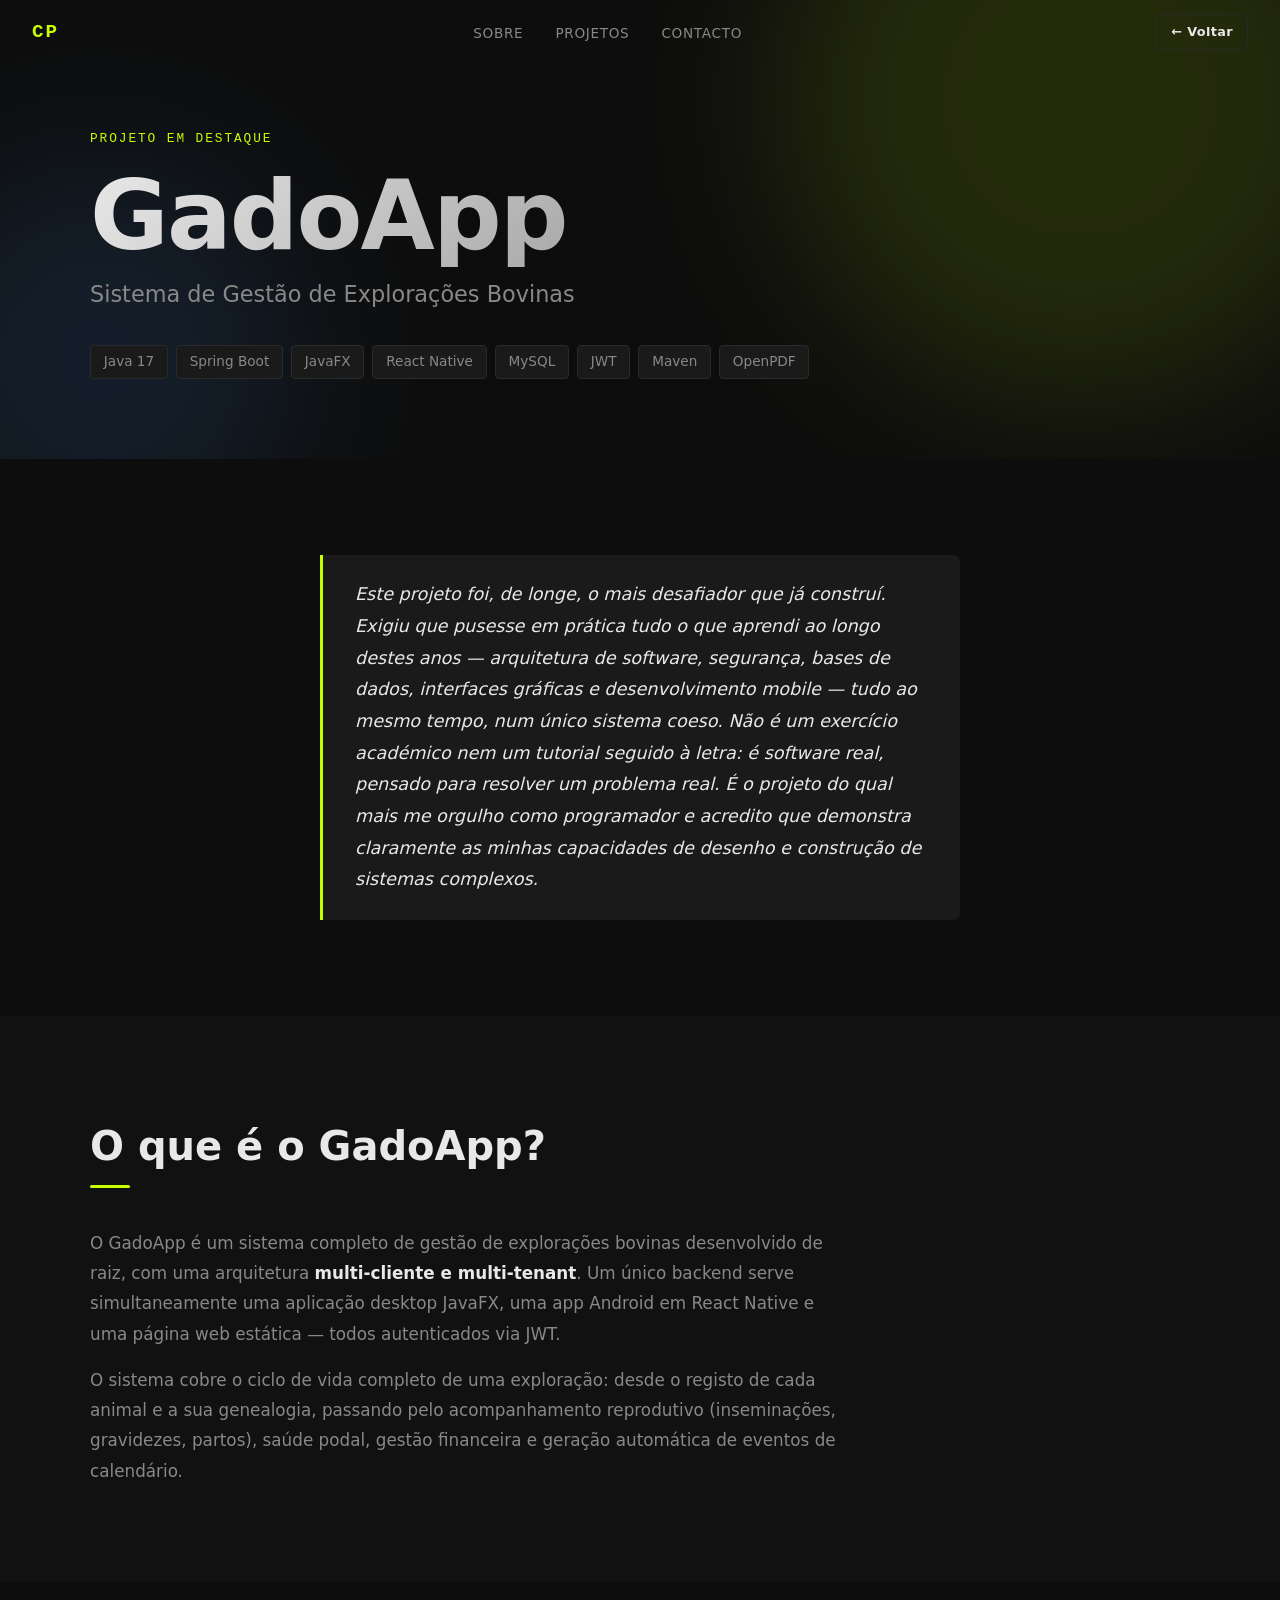
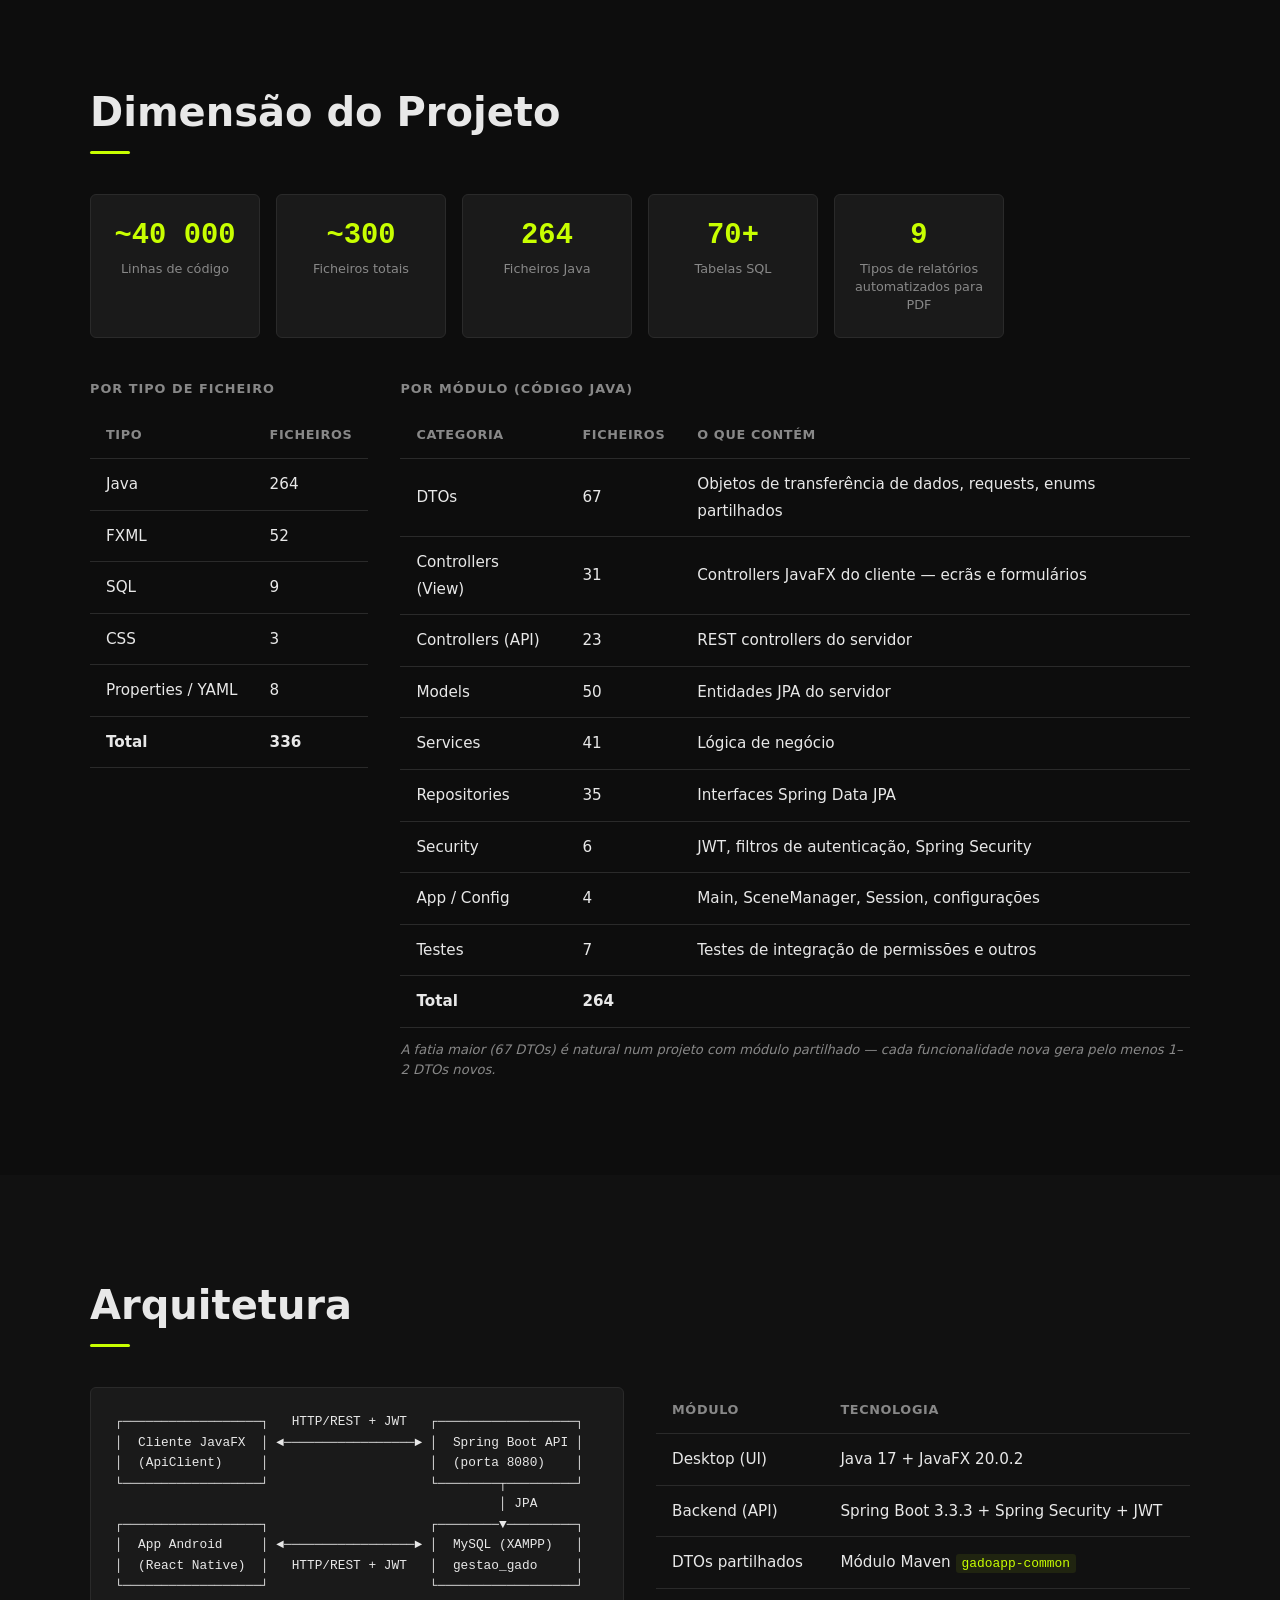
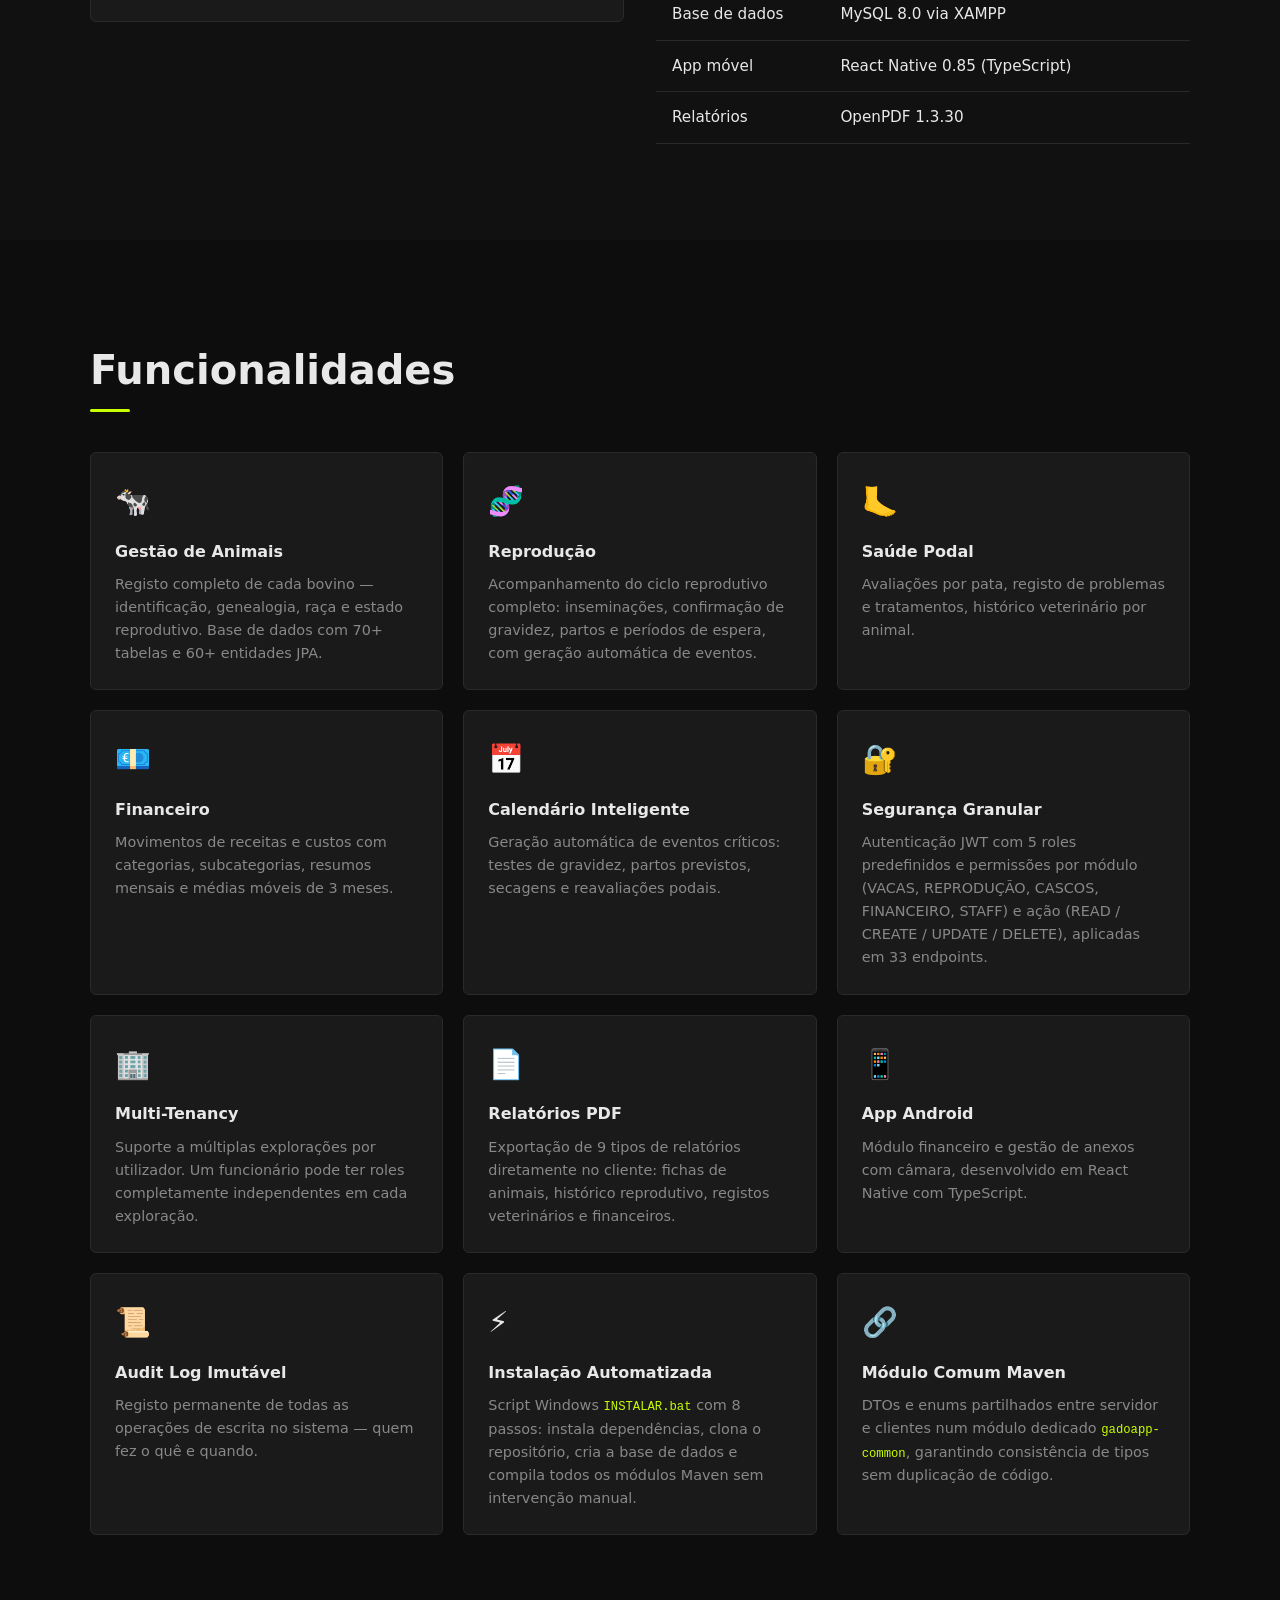
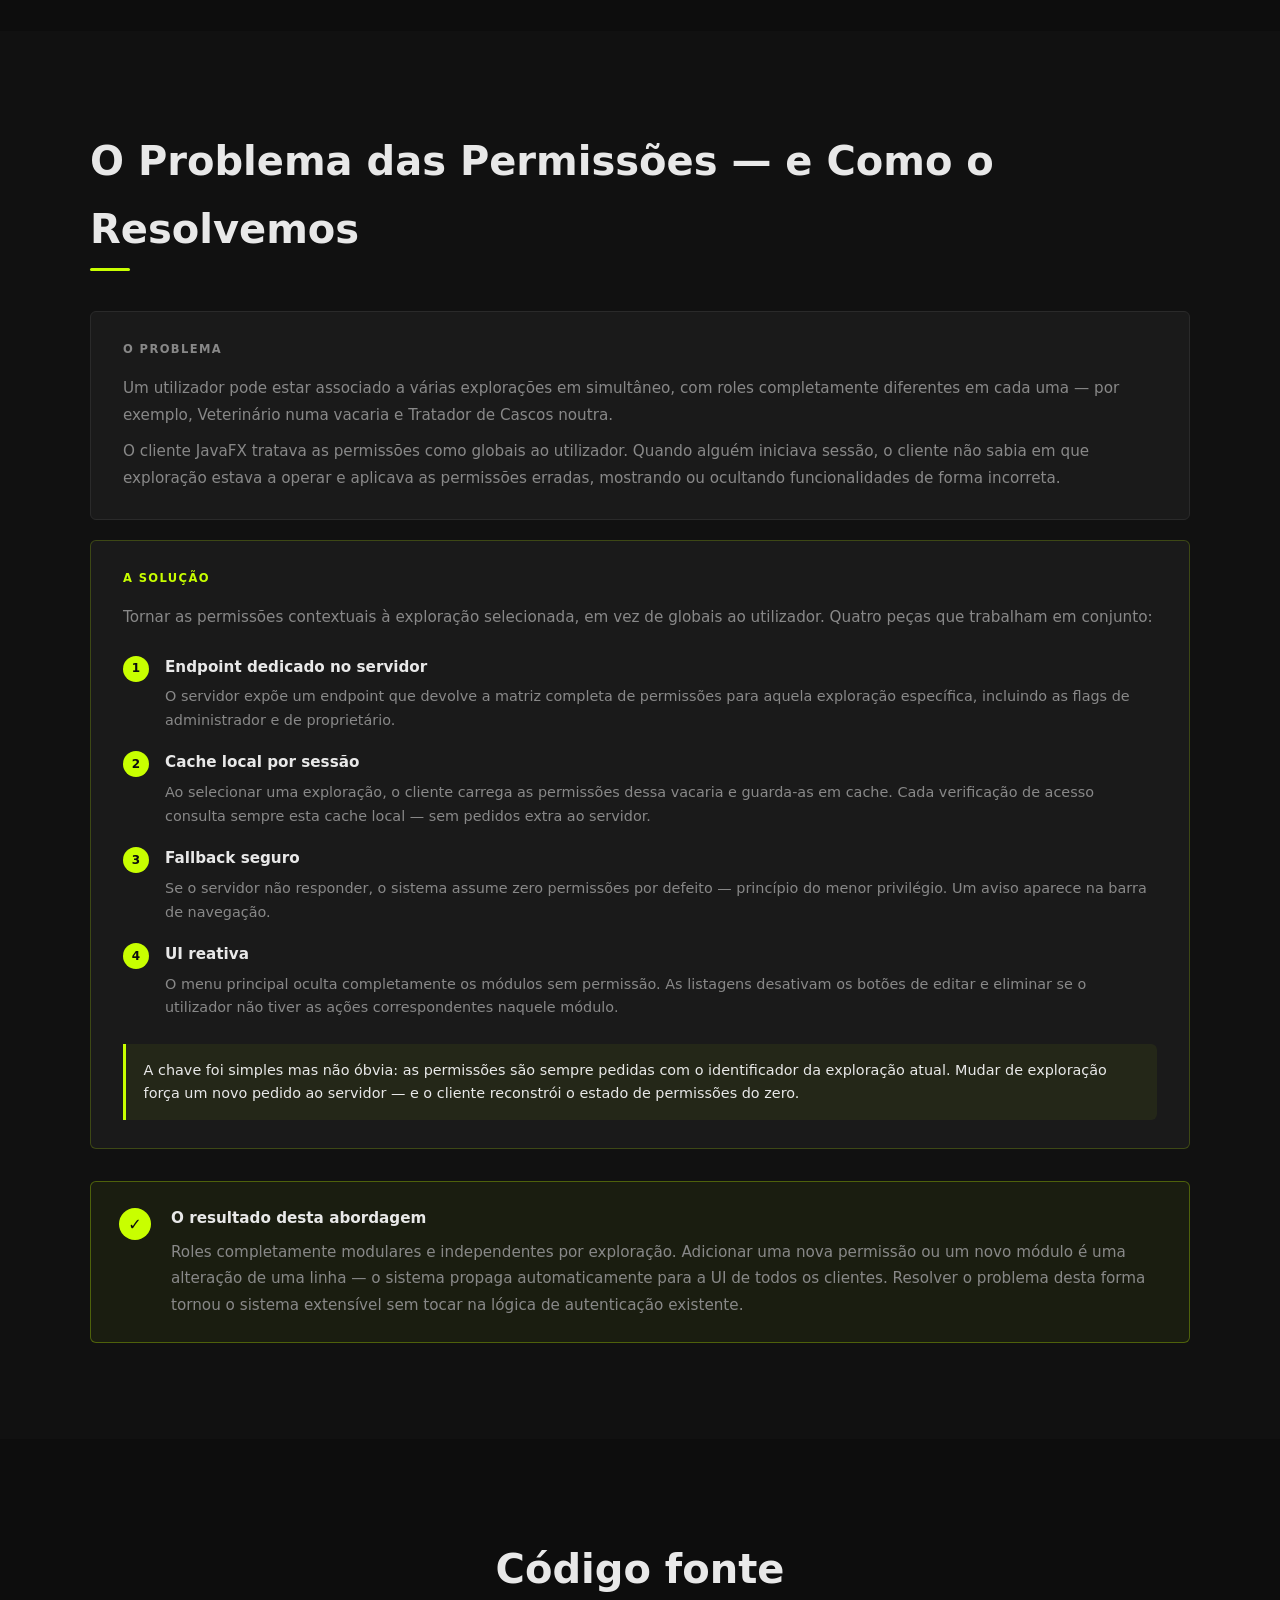
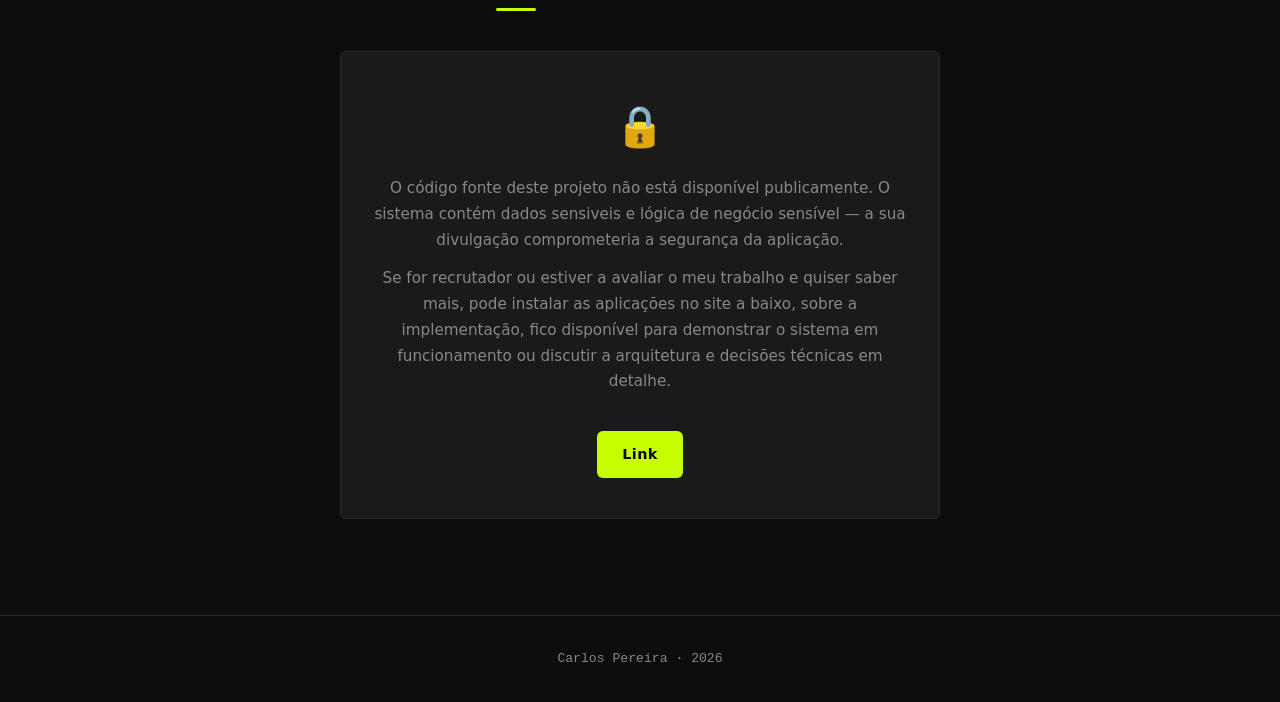
==== gadoapp.html @ 627e6a7d "Initial commit" ====
<!DOCTYPE html>
<html lang="pt">
<head>
  <meta charset="UTF-8" />
  <meta name="viewport" content="width=device-width, initial-scale=1.0" />
  <title>GadoApp — Carlos Pereira</title>
  <link rel="stylesheet" href="css/style.css" />
  <link rel="stylesheet" href="css/project.css" />
</head>
<body>

  <!-- NAV -->
  <nav class="nav" id="nav">
    <div class="nav__logo"><a href="index.html" style="color:inherit">CP</a></div>
    <ul class="nav__links">
      <li><a href="index.html#about">Sobre</a></li>
      <li><a href="index.html#projects">Projetos</a></li>
      <li><a href="index.html#contact">Contacto</a></li>
    </ul>
    <a href="index.html#projects" class="btn btn--ghost" style="font-size:0.8rem;padding:6px 14px">← Voltar</a>
  </nav>

  <!-- HERO DO PROJETO -->
  <section class="proj-hero">
    <div class="container">
      <p class="proj-hero__label">Projeto em Destaque</p>
      <h1 class="proj-hero__title">GadoApp</h1>
      <p class="proj-hero__sub">Sistema de Gestão de Explorações Bovinas</p>
      <div class="proj-hero__tags">
        <span class="skill-badge">Java 17</span>
        <span class="skill-badge">Spring Boot</span>
        <span class="skill-badge">JavaFX</span>
        <span class="skill-badge">React Native</span>
        <span class="skill-badge">MySQL</span>
        <span class="skill-badge">JWT</span>
        <span class="skill-badge">Maven</span>
        <span class="skill-badge">OpenPDF</span>
      </div>
    </div>
    <div class="hero__bg">
      <div class="blob blob--1"></div>
      <div class="blob blob--2"></div>
    </div>
  </section>

  <!-- CITAÇÃO PESSOAL -->
  <section class="section">
    <div class="container container--narrow">
      <blockquote class="proj-quote">
        <p>Este projeto foi, de longe, o mais desafiador que já construí. Exigiu que pusesse em prática tudo o que aprendi ao longo destes anos — arquitetura de software, segurança, bases de dados, interfaces gráficas e desenvolvimento mobile — tudo ao mesmo tempo, num único sistema coeso. Não é um exercício académico nem um tutorial seguido à letra: é software real, pensado para resolver um problema real. É o projeto do qual mais me orgulho como programador e acredito que demonstra claramente as minhas capacidades de desenho e construção de sistemas complexos.</p>
      </blockquote>
    </div>
  </section>

  <!-- O QUE É -->
  <section class="section section--alt">
    <div class="container">
      <h2 class="section__title">O que é o GadoApp?</h2>
      <div class="proj-overview">
        <p>O GadoApp é um sistema completo de gestão de explorações bovinas desenvolvido de raiz, com uma arquitetura <strong>multi-cliente e multi-tenant</strong>. Um único backend serve simultaneamente uma aplicação desktop JavaFX, uma app Android em React Native e uma página web estática — todos autenticados via JWT.</p>
        <p>O sistema cobre o ciclo de vida completo de uma exploração: desde o registo de cada animal e a sua genealogia, passando pelo acompanhamento reprodutivo (inseminações, gravidezes, partos), saúde podal, gestão financeira e geração automática de eventos de calendário.</p>
      </div>
    </div>
  </section>

  <!-- STATS -->
  <section class="section">
    <div class="container">
      <h2 class="section__title">Dimensão do Projeto</h2>

      <!-- Números rápidos -->
      <div class="proj-stats">
        <div class="proj-stat">
          <span class="proj-stat__value">~40 000</span>
          <span class="proj-stat__label">Linhas de código</span>
        </div>
        <div class="proj-stat">
          <span class="proj-stat__value">~300</span>
          <span class="proj-stat__label">Ficheiros totais</span>
        </div>
        <div class="proj-stat">
          <span class="proj-stat__value">264</span>
          <span class="proj-stat__label">Ficheiros Java</span>
        </div>
        <div class="proj-stat">
          <span class="proj-stat__value">70+</span>
          <span class="proj-stat__label">Tabelas SQL</span>
        </div>
        <div class="proj-stat">
          <span class="proj-stat__value">9</span>
          <span class="proj-stat__label">Tipos de relatórios automatizados para PDF</span>
        </div>
      </div>

      <!-- Tabelas detalhadas -->
      <div class="stats-tables">
        <div class="stats-table-wrap">
          <h3 class="stats-table-title">Por tipo de ficheiro</h3>
          <table class="proj-table">
            <thead><tr><th>Tipo</th><th>Ficheiros</th></tr></thead>
            <tbody>
              <tr><td>Java</td><td>264</td></tr>
              <tr><td>FXML</td><td>52</td></tr>
              <tr><td>SQL</td><td>9</td></tr>
              <tr><td>CSS</td><td>3</td></tr>
              <tr><td>Properties / YAML</td><td>8</td></tr>
              <tr class="stats-table-total"><td><strong>Total</strong></td><td><strong>336</strong></td></tr>
            </tbody>
          </table>
        </div>

        <div class="stats-table-wrap">
          <h3 class="stats-table-title">Por módulo (código Java)</h3>
          <table class="proj-table">
            <thead><tr><th>Categoria</th><th>Ficheiros</th><th>O que contém</th></tr></thead>
            <tbody>
              <tr><td>DTOs</td><td>67</td><td>Objetos de transferência de dados, requests, enums partilhados</td></tr>
              <tr><td>Controllers (View)</td><td>31</td><td>Controllers JavaFX do cliente — ecrãs e formulários</td></tr>
              <tr><td>Controllers (API)</td><td>23</td><td>REST controllers do servidor</td></tr>
              <tr><td>Models</td><td>50</td><td>Entidades JPA do servidor</td></tr>
              <tr><td>Services</td><td>41</td><td>Lógica de negócio</td></tr>
              <tr><td>Repositories</td><td>35</td><td>Interfaces Spring Data JPA</td></tr>
              <tr><td>Security</td><td>6</td><td>JWT, filtros de autenticação, Spring Security</td></tr>
              <tr><td>App / Config</td><td>4</td><td>Main, SceneManager, Session, configurações</td></tr>
              <tr><td>Testes</td><td>7</td><td>Testes de integração de permissões e outros</td></tr>
              <tr class="stats-table-total"><td><strong>Total</strong></td><td><strong>264</strong></td><td></td></tr>
            </tbody>
          </table>
          <p class="stats-note">A fatia maior (67 DTOs) é natural num projeto com módulo partilhado — cada funcionalidade nova gera pelo menos 1–2 DTOs novos.</p>
        </div>
      </div>

    </div>
  </section>

  <!-- ARQUITETURA -->
  <section class="section section--alt">
    <div class="container">
      <h2 class="section__title">Arquitetura</h2>
      <div class="proj-arch">
        <div class="proj-arch__diagram">
<pre class="proj-diagram">
┌──────────────────┐   HTTP/REST + JWT   ┌──────────────────┐
│  Cliente JavaFX  │ ◄─────────────────► │  Spring Boot API │
│  (ApiClient)     │                     │  (porta 8080)    │
└──────────────────┘                     └────────┬─────────┘
                                                  │ JPA
┌──────────────────┐                     ┌────────▼─────────┐
│  App Android     │ ◄─────────────────► │  MySQL (XAMPP)   │
│  (React Native)  │   HTTP/REST + JWT   │  gestao_gado     │
└──────────────────┘                     └──────────────────┘
</pre>
        </div>
        <div class="proj-arch__table">
          <table class="proj-table">
            <thead><tr><th>Módulo</th><th>Tecnologia</th></tr></thead>
            <tbody>
              <tr><td>Desktop (UI)</td><td>Java 17 + JavaFX 20.0.2</td></tr>
              <tr><td>Backend (API)</td><td>Spring Boot 3.3.3 + Spring Security + JWT</td></tr>
              <tr><td>DTOs partilhados</td><td>Módulo Maven <code>gadoapp-common</code></td></tr>
              <tr><td>Base de dados</td><td>MySQL 8.0 via XAMPP</td></tr>
              <tr><td>App móvel</td><td>React Native 0.85 (TypeScript)</td></tr>
              <tr><td>Relatórios</td><td>OpenPDF 1.3.30</td></tr>
            </tbody>
          </table>
        </div>
      </div>
    </div>
  </section>

  <!-- FUNCIONALIDADES -->
  <section class="section">
    <div class="container">
      <h2 class="section__title">Funcionalidades</h2>
      <div class="proj-features">

        <div class="proj-feature-card">
          <div class="proj-feature-icon">🐄</div>
          <h3>Gestão de Animais</h3>
          <p>Registo completo de cada bovino — identificação, genealogia, raça e estado reprodutivo. Base de dados com 70+ tabelas e 60+ entidades JPA.</p>
        </div>

        <div class="proj-feature-card">
          <div class="proj-feature-icon">🧬</div>
          <h3>Reprodução</h3>
          <p>Acompanhamento do ciclo reprodutivo completo: inseminações, confirmação de gravidez, partos e períodos de espera, com geração automática de eventos.</p>
        </div>

        <div class="proj-feature-card">
          <div class="proj-feature-icon">🦶</div>
          <h3>Saúde Podal</h3>
          <p>Avaliações por pata, registo de problemas e tratamentos, histórico veterinário por animal.</p>
        </div>

        <div class="proj-feature-card">
          <div class="proj-feature-icon">💶</div>
          <h3>Financeiro</h3>
          <p>Movimentos de receitas e custos com categorias, subcategorias, resumos mensais e médias móveis de 3 meses.</p>
        </div>

        <div class="proj-feature-card">
          <div class="proj-feature-icon">📅</div>
          <h3>Calendário Inteligente</h3>
          <p>Geração automática de eventos críticos: testes de gravidez, partos previstos, secagens e reavaliações podais.</p>
        </div>

        <div class="proj-feature-card">
          <div class="proj-feature-icon">🔐</div>
          <h3>Segurança Granular</h3>
          <p>Autenticação JWT com 5 roles predefinidos e permissões por módulo (VACAS, REPRODUÇÃO, CASCOS, FINANCEIRO, STAFF) e ação (READ / CREATE / UPDATE / DELETE), aplicadas em 33 endpoints.</p>
        </div>

        <div class="proj-feature-card">
          <div class="proj-feature-icon">🏢</div>
          <h3>Multi-Tenancy</h3>
          <p>Suporte a múltiplas explorações por utilizador. Um funcionário pode ter roles completamente independentes em cada exploração.</p>
        </div>

        <div class="proj-feature-card">
          <div class="proj-feature-icon">📄</div>
          <h3>Relatórios PDF</h3>
          <p>Exportação de 9 tipos de relatórios diretamente no cliente: fichas de animais, histórico reprodutivo, registos veterinários e financeiros.</p>
        </div>

        <div class="proj-feature-card">
          <div class="proj-feature-icon">📱</div>
          <h3>App Android</h3>
          <p>Módulo financeiro e gestão de anexos com câmara, desenvolvido em React Native com TypeScript.</p>
        </div>

        <div class="proj-feature-card">
          <div class="proj-feature-icon">📜</div>
          <h3>Audit Log Imutável</h3>
          <p>Registo permanente de todas as operações de escrita no sistema — quem fez o quê e quando.</p>
        </div>

        <div class="proj-feature-card">
          <div class="proj-feature-icon">⚡</div>
          <h3>Instalação Automatizada</h3>
          <p>Script Windows <code>INSTALAR.bat</code> com 8 passos: instala dependências, clona o repositório, cria a base de dados e compila todos os módulos Maven sem intervenção manual.</p>
        </div>

        <div class="proj-feature-card">
          <div class="proj-feature-icon">🔗</div>
          <h3>Módulo Comum Maven</h3>
          <p>DTOs e enums partilhados entre servidor e clientes num módulo dedicado <code>gadoapp-common</code>, garantindo consistência de tipos sem duplicação de código.</p>
        </div>

      </div>
    </div>
  </section>

  <!-- SISTEMA DE PERMISSÕES -->
  <section class="section section--alt">
    <div class="container">
      <h2 class="section__title">O Problema das Permissões — e Como o Resolvemos</h2>

      <!-- Problema -->
      <div class="perm-problem">
        <div class="perm-label perm-label--problem">O Problema</div>
        <p>Um utilizador pode estar associado a várias explorações em simultâneo, com roles completamente diferentes em cada uma — por exemplo, Veterinário numa vacaria e Tratador de Cascos noutra.</p>
        <p>O cliente JavaFX tratava as permissões como globais ao utilizador. Quando alguém iniciava sessão, o cliente não sabia em que exploração estava a operar e aplicava as permissões erradas, mostrando ou ocultando funcionalidades de forma incorreta.</p>
      </div>

      <!-- Solução — 4 passos verticais -->
      <div class="perm-solution">
        <div class="perm-label perm-label--solution">A Solução</div>
        <p class="perm-solution__intro">Tornar as permissões contextuais à exploração selecionada, em vez de globais ao utilizador. Quatro peças que trabalham em conjunto:</p>

        <div class="perm-steps">
          <div class="perm-step">
            <div class="perm-step__num">1</div>
            <div class="perm-step__body">
              <strong>Endpoint dedicado no servidor</strong>
              <p>O servidor expõe um endpoint que devolve a matriz completa de permissões para aquela exploração específica, incluindo as flags de administrador e de proprietário.</p>
            </div>
          </div>
          <div class="perm-step">
            <div class="perm-step__num">2</div>
            <div class="perm-step__body">
              <strong>Cache local por sessão</strong>
              <p>Ao selecionar uma exploração, o cliente carrega as permissões dessa vacaria e guarda-as em cache. Cada verificação de acesso consulta sempre esta cache local — sem pedidos extra ao servidor.</p>
            </div>
          </div>
          <div class="perm-step">
            <div class="perm-step__num">3</div>
            <div class="perm-step__body">
              <strong>Fallback seguro</strong>
              <p>Se o servidor não responder, o sistema assume zero permissões por defeito — princípio do menor privilégio. Um aviso aparece na barra de navegação.</p>
            </div>
          </div>
          <div class="perm-step">
            <div class="perm-step__num">4</div>
            <div class="perm-step__body">
              <strong>UI reativa</strong>
              <p>O menu principal oculta completamente os módulos sem permissão. As listagens desativam os botões de editar e eliminar se o utilizador não tiver as ações correspondentes naquele módulo.</p>
            </div>
          </div>
        </div>

        <div class="perm-key">
          A chave foi simples mas não óbvia: as permissões são sempre pedidas com o identificador da exploração atual. Mudar de exploração força um novo pedido ao servidor — e o cliente reconstrói o estado de permissões do zero.
        </div>
      </div>

      <!-- Resultado -->
      <div class="perm-result">
        <div class="perm-result__icon">✓</div>
        <div class="perm-result__body">
          <strong>O resultado desta abordagem</strong>
          <p>Roles completamente modulares e independentes por exploração. Adicionar uma nova permissão ou um novo módulo é uma alteração de uma linha — o sistema propaga automaticamente para a UI de todos os clientes. Resolver o problema desta forma tornou o sistema extensível sem tocar na lógica de autenticação existente.</p>
        </div>
      </div>

    </div>
  </section>

  <!-- CÓDIGO PRIVADO -->
  <section class="section">
    <div class="container container--narrow" style="text-align:center">
      <h2 class="section__title">Código fonte</h2>
      <div class="proj-private">
        <div class="proj-private__icon">🔒</div>
        <p>O código fonte deste projeto não está disponível publicamente. O sistema contém dados sensiveis e lógica de negócio sensível — a sua divulgação comprometeria a segurança da aplicação.</p>
        <p>Se for recrutador ou estiver a avaliar o meu trabalho e quiser saber mais, pode instalar as aplicações no site a baixo, sobre a implementação, fico disponível para demonstrar o sistema em funcionamento ou discutir a arquitetura e decisões técnicas em detalhe.</p>
        <a href="https://carlosjfcpereira.github.io/adifal-website/" class="btn btn--primary" style="margin-top:1.5rem">Link</a>
      </div>
    </div>
  </section>

  <!-- FOOTER -->
  <footer class="footer">
    <p>Carlos Pereira · <span id="year"></span></p>
  </footer>

  <script>document.getElementById('year').textContent = new Date().getFullYear();</script>
  <script>
    const nav = document.getElementById('nav');
    window.addEventListener('scroll', () => nav.classList.toggle('scrolled', window.scrollY > 20));
  </script>
</body>
</html>
---- css/style.css ----
/* =============================================
   TOKENS
   ============================================= */
:root {
  --bg:        #0d0d0d;
  --bg-alt:    #111111;
  --surface:   #1a1a1a;
  --border:    #2a2a2a;
  --accent:    #c8ff00;       /* neon lime — change freely */
  --accent-2:  #4a9eff;       /* secondary accent */
  --text:      #e8e8e8;
  --text-muted:#888888;
  --font-sans: 'Segoe UI', system-ui, sans-serif;
  --font-mono: 'Consolas', 'Courier New', monospace;
  --radius:    6px;
  --max-w:     1100px;
  --nav-h:     64px;
  --transition: 0.3s ease;
}

/* =============================================
   RESET & BASE
   ============================================= */
*, *::before, *::after { box-sizing: border-box; margin: 0; padding: 0; }

html {
  scroll-behavior: smooth;
  font-size: 16px;
}

body {
  background: var(--bg);
  color: var(--text);
  font-family: var(--font-sans);
  line-height: 1.7;
  overflow-x: hidden;
}

a { color: inherit; text-decoration: none; }
ul { list-style: none; }
img { display: block; max-width: 100%; }

/* =============================================
   SCROLLBAR
   ============================================= */
::-webkit-scrollbar { width: 6px; }
::-webkit-scrollbar-track { background: var(--bg); }
::-webkit-scrollbar-thumb { background: var(--border); border-radius: 3px; }
::-webkit-scrollbar-thumb:hover { background: var(--accent); }

/* =============================================
   NAV
   ============================================= */
.nav {
  position: fixed;
  top: 0; left: 0; right: 0;
  height: var(--nav-h);
  display: flex;
  align-items: center;
  justify-content: space-between;
  padding: 0 2rem;
  z-index: 100;
  background: transparent;
  transition: background var(--transition), border-bottom var(--transition);
}

.nav.scrolled {
  background: rgba(13,13,13,0.92);
  border-bottom: 1px solid var(--border);
  backdrop-filter: blur(10px);
}

.nav__logo {
  font-family: var(--font-mono);
  font-size: 1.2rem;
  font-weight: 700;
  color: var(--accent);
  letter-spacing: 2px;
}

.nav__links {
  display: flex;
  gap: 2rem;
}

.nav__links a {
  font-size: 0.85rem;
  letter-spacing: 0.05em;
  color: var(--text-muted);
  transition: color var(--transition);
  text-transform: uppercase;
}

.nav__links a:hover { color: var(--accent); }

.nav__lang {
  display: flex;
  align-items: center;
  gap: 8px;
  font-family: var(--font-mono);
  font-size: 0.9rem;
  font-weight: 700;
  letter-spacing: 0.08em;
  color: var(--accent);
  background: transparent;
  border: 2px solid var(--accent);
  border-radius: var(--radius);
  padding: 8px 16px;
  cursor: pointer;
  transition: background var(--transition), color var(--transition);
  flex-shrink: 0;
}

.nav__lang:hover {
  background: var(--accent);
  color: var(--bg);
}

.nav__lang-flag {
  width: 24px;
  height: 16px;
  object-fit: cover;
  border-radius: 2px;
  display: block;
}

.nav__hamburger {
  display: none;
  flex-direction: column;
  gap: 5px;
  background: none;
  border: none;
  cursor: pointer;
  padding: 4px;
}

.nav__hamburger span {
  display: block;
  width: 24px;
  height: 2px;
  background: var(--text);
  transition: var(--transition);
}

/* =============================================
   HERO
   ============================================= */
.hero {
  position: relative;
  min-height: 100vh;
  display: flex;
  align-items: center;
  padding: var(--nav-h) 2rem 4rem;
  overflow: hidden;
}

.hero__content {
  position: relative;
  z-index: 1;
  max-width: var(--max-w);
  margin: 0 auto;
  width: 100%;
}

.hero__greeting {
  font-family: var(--font-mono);
  color: var(--accent);
  font-size: 1rem;
  letter-spacing: 0.1em;
  margin-bottom: 0.5rem;
}

.hero__name {
  font-size: clamp(3rem, 8vw, 6rem);
  font-weight: 800;
  line-height: 1.05;
  letter-spacing: -0.02em;
  margin-bottom: 0.5rem;
  background: linear-gradient(135deg, var(--text) 0%, #666 100%);
  -webkit-background-clip: text;
  -webkit-text-fill-color: transparent;
  background-clip: text;
}

.hero__role {
  font-size: clamp(1.2rem, 3vw, 1.8rem);
  font-weight: 400;
  color: var(--text-muted);
  margin-bottom: 1rem;
  min-height: 1.5em;
}

.hero__tagline {
  max-width: 540px;
  color: var(--text-muted);
  font-size: 1.05rem;
  margin-bottom: 2.5rem;
  min-height: 1.5em;
}

.hero__cta {
  display: flex;
  gap: 1rem;
  flex-wrap: wrap;
}

/* blobs */
.hero__bg {
  position: absolute;
  inset: 0;
  pointer-events: none;
}

.blob {
  position: absolute;
  border-radius: 50%;
  filter: blur(80px);
  opacity: 0.12;
}

.blob--1 {
  width: 600px;
  height: 600px;
  background: var(--accent);
  top: -200px;
  right: -100px;
  animation: blob-drift 12s ease-in-out infinite alternate;
}

.blob--2 {
  width: 400px;
  height: 400px;
  background: var(--accent-2);
  bottom: -100px;
  left: -100px;
  animation: blob-drift 16s ease-in-out infinite alternate-reverse;
}

@keyframes blob-drift {
  from { transform: translate(0, 0) scale(1); }
  to   { transform: translate(40px, 30px) scale(1.08); }
}

/* =============================================
   BUTTONS
   ============================================= */
.btn {
  display: inline-flex;
  align-items: center;
  padding: 0.7rem 1.6rem;
  border-radius: var(--radius);
  font-size: 0.9rem;
  font-weight: 600;
  letter-spacing: 0.03em;
  transition: transform var(--transition), box-shadow var(--transition), background var(--transition);
  cursor: pointer;
}

.btn--primary {
  background: var(--accent);
  color: #000;
}

.btn--primary:hover {
  transform: translateY(-2px);
  box-shadow: 0 8px 24px rgba(200,255,0,0.25);
}

.btn--ghost {
  border: 1px solid var(--border);
  color: var(--text);
}

.btn--ghost:hover {
  border-color: var(--accent);
  color: var(--accent);
  transform: translateY(-2px);
}

/* =============================================
   SECTIONS
   ============================================= */
.section {
  padding: 6rem 2rem;
}

.section--alt {
  background: var(--bg-alt);
}

.container {
  max-width: var(--max-w);
  margin: 0 auto;
  width: 100%;
}

.container--narrow {
  max-width: 640px;
  margin: 0 auto;
}

.section__title {
  font-size: clamp(1.8rem, 4vw, 2.5rem);
  font-weight: 800;
  margin-bottom: 3rem;
  position: relative;
  display: inline-block;
}

.section__title::after {
  content: '';
  position: absolute;
  bottom: -8px;
  left: 0;
  width: 40px;
  height: 3px;
  background: var(--accent);
  border-radius: 2px;
  transition: width 0.4s ease;
}

.section__title.in-view::after {
  width: 100%;
}

/* =============================================
   ABOUT
   ============================================= */
.about__grid {
  display: grid;
  grid-template-columns: 1fr 280px;
  gap: 4rem;
  align-items: center;
}

.about__text p {
  color: var(--text-muted);
  margin-bottom: 1rem;
  font-size: 1.05rem;
}

.about__image img {
  border-radius: 8px;
  filter: grayscale(20%);
}

.about__placeholder {
  width: 280px;
  height: 320px;
  background: var(--surface);
  border: 1px dashed var(--border);
  border-radius: 8px;
  display: flex;
  align-items: center;
  justify-content: center;
  color: var(--text-muted);
  font-size: 0.9rem;
}

/* =============================================
   TIMELINE (Experience / Education)
   ============================================= */
.timeline {
  position: relative;
  padding-left: 2rem;
}

.timeline::before {
  content: '';
  position: absolute;
  left: 7px;
  top: 8px;
  bottom: 0;
  width: 1px;
  background: var(--border);
}

.timeline__item {
  position: relative;
  margin-bottom: 2.5rem;
}

.timeline__dot {
  position: absolute;
  left: -2rem;
  top: 6px;
  width: 14px;
  height: 14px;
  border-radius: 50%;
  background: var(--bg);
  border: 2px solid var(--accent);
  transition: background var(--transition);
}

.timeline__item:hover .timeline__dot {
  background: var(--accent);
}

.timeline__date {
  font-family: var(--font-mono);
  font-size: 0.78rem;
  color: var(--accent);
  letter-spacing: 0.05em;
}

.timeline__role {
  font-size: 1.15rem;
  font-weight: 700;
  margin: 0.25rem 0;
}

.timeline__company {
  font-size: 0.9rem;
  color: var(--text-muted);
  display: block;
  margin-bottom: 0.75rem;
}

.timeline__bullets {
  list-style: disc;
  padding-left: 1.2rem;
  color: var(--text-muted);
  font-size: 0.95rem;
  display: flex;
  flex-direction: column;
  gap: 0.25rem;
}

/* =============================================
   PROJECT CARDS
   ============================================= */
.projects__grid {
  display: grid;
  grid-template-columns: repeat(auto-fill, minmax(300px, 1fr));
  gap: 1.5rem;
}

.card {
  background: var(--surface);
  border: 1px solid var(--border);
  border-radius: 10px;
  padding: 1.75rem;
  transition: transform var(--transition), border-color var(--transition), box-shadow var(--transition);
  display: flex;
  flex-direction: column;
  gap: 0.75rem;
}

.card:hover {
  transform: translateY(-4px);
  border-color: var(--accent);
  box-shadow: 0 12px 32px rgba(0,0,0,0.4);
}

.card__header {
  display: flex;
  align-items: center;
  justify-content: space-between;
}

.card__icon {
  font-size: 1.6rem;
  color: var(--accent);
}

.card__links {
  display: flex;
  gap: 0.75rem;
}

.card__links a {
  font-size: 0.8rem;
  color: var(--text-muted);
  border: 1px solid var(--border);
  padding: 0.2rem 0.6rem;
  border-radius: 4px;
  transition: color var(--transition), border-color var(--transition);
}

.card__links a:hover {
  color: var(--accent);
  border-color: var(--accent);
}

.card__title {
  font-size: 1.1rem;
  font-weight: 700;
}

.card__desc {
  font-size: 0.92rem;
  color: var(--text-muted);
  flex: 1;
}

.card__tags {
  display: flex;
  flex-wrap: wrap;
  gap: 0.4rem;
  margin-top: auto;
}

.card__tags li {
  font-family: var(--font-mono);
  font-size: 0.75rem;
  color: var(--accent);
  background: rgba(200,255,0,0.06);
  border: 1px solid rgba(200,255,0,0.15);
  padding: 0.15rem 0.55rem;
  border-radius: 4px;
}

/* =============================================
   SKILLS
   ============================================= */
.skills__groups {
  display: grid;
  grid-template-columns: repeat(auto-fill, minmax(220px, 1fr));
  gap: 2rem;
}

.skills__category {
  font-size: 0.8rem;
  text-transform: uppercase;
  letter-spacing: 0.12em;
  color: var(--accent);
  margin-bottom: 1rem;
  font-family: var(--font-mono);
}

.skills__list {
  display: flex;
  flex-wrap: wrap;
  gap: 0.5rem;
}

.skill-badge {
  font-size: 0.85rem;
  padding: 0.3rem 0.8rem;
  border-radius: 4px;
  background: var(--surface);
  border: 1px solid var(--border);
  color: var(--text-muted);
  transition: color var(--transition), border-color var(--transition), background var(--transition);
}

.skill-badge:hover {
  color: var(--text);
  border-color: var(--text-muted);
}

/* =============================================
   CONTACT
   ============================================= */
.contact__sub {
  color: var(--text-muted);
  margin-bottom: 2rem;
  text-align: center;
}

.contact__links {
  display: flex;
  flex-direction: column;
  gap: 1rem;
}

.contact__item {
  display: flex;
  justify-content: space-between;
  align-items: center;
  padding: 1rem 1.25rem;
  background: var(--surface);
  border: 1px solid var(--border);
  border-radius: var(--radius);
  transition: border-color var(--transition), transform var(--transition);
}

.contact__item:hover {
  border-color: var(--accent);
  transform: translateX(4px);
}

.contact__label {
  font-family: var(--font-mono);
  font-size: 0.78rem;
  color: var(--accent);
  text-transform: uppercase;
  letter-spacing: 0.08em;
}

.contact__value {
  font-size: 0.95rem;
  color: var(--text-muted);
}

/* =============================================
   FOOTER
   ============================================= */
.footer {
  padding: 2rem;
  text-align: center;
  font-size: 0.82rem;
  color: var(--text-muted);
  border-top: 1px solid var(--border);
  font-family: var(--font-mono);
}

/* =============================================
   SCROLL REVEAL ANIMATION
   ============================================= */
.reveal {
  opacity: 0;
  transform: translateY(24px);
  transition: opacity 0.6s ease, transform 0.6s ease;
}

.reveal.in-view {
  opacity: 1;
  transform: translateY(0);
}

/* stagger children inside a parent */
.reveal:nth-child(2) { transition-delay: 0.1s; }
.reveal:nth-child(3) { transition-delay: 0.2s; }
.reveal:nth-child(4) { transition-delay: 0.3s; }
.reveal:nth-child(5) { transition-delay: 0.4s; }

/* =============================================
   RESPONSIVE
   ============================================= */
@media (max-width: 768px) {
  .nav__links {
    display: none;
    position: absolute;
    top: var(--nav-h);
    left: 0; right: 0;
    background: rgba(13,13,13,0.97);
    flex-direction: column;
    padding: 1.5rem 2rem;
    gap: 1.25rem;
    border-bottom: 1px solid var(--border);
  }

  .nav__links.open { display: flex; }
  .nav__hamburger { display: flex; }

  .about__grid { grid-template-columns: 1fr; }
  .about__image { display: none; }

  .hero__name { font-size: clamp(2.5rem, 12vw, 4rem); }
}
---- css/project.css ----
/* =============================================
   PROJECT DETAIL PAGE
   ============================================= */

/* Base font size bump for this page */
body {
  font-size: 17px;
}

.proj-overview p,
.perm-problem p,
.perm-solution__intro,
.perm-step__body p,
.perm-key,
.proj-private p {
  font-size: 1rem;
  line-height: 1.8;
}

.proj-feature-card p,
.proj-table td,
.stats-note,
.perm-result p {
  font-size: 0.95rem;
  line-height: 1.75;
}

/* Hero */
.proj-hero {
  position: relative;
  padding: calc(var(--nav-h) + 4rem) 2rem 5rem;
  overflow: hidden;
}

.proj-hero .container {
  position: relative;
  z-index: 1;
}

.proj-hero__label {
  font-family: var(--font-mono);
  font-size: 0.8rem;
  letter-spacing: 0.15em;
  color: var(--accent);
  text-transform: uppercase;
  margin-bottom: 1rem;
}

.proj-hero__title {
  font-size: clamp(3rem, 8vw, 6rem);
  font-weight: 800;
  line-height: 1.05;
  letter-spacing: -0.02em;
  background: linear-gradient(135deg, var(--text) 0%, #666 100%);
  -webkit-background-clip: text;
  -webkit-text-fill-color: transparent;
  background-clip: text;
  margin-bottom: 0.5rem;
}

.proj-hero__sub {
  font-size: clamp(1rem, 2.5vw, 1.4rem);
  color: var(--text-muted);
  margin-bottom: 2rem;
}

.proj-hero__tags {
  display: flex;
  flex-wrap: wrap;
  gap: 0.5rem;
}

/* Quote */
.proj-quote {
  border-left: 3px solid var(--accent);
  padding: 1.5rem 2rem;
  background: var(--surface);
  border-radius: 0 var(--radius) var(--radius) 0;
  margin: 0;
}

.proj-quote p {
  font-size: 1.1rem;
  line-height: 1.8;
  color: var(--text);
  font-style: italic;
}

/* Overview */
.proj-overview {
  display: flex;
  flex-direction: column;
  gap: 1rem;
  max-width: 760px;
}

.proj-overview p {
  color: var(--text-muted);
  font-size: 1.05rem;
  line-height: 1.8;
}

.proj-overview strong {
  color: var(--text);
}

/* Architecture */
.proj-arch {
  display: grid;
  grid-template-columns: 1fr 1fr;
  gap: 2rem;
  align-items: start;
}

.proj-diagram {
  font-family: var(--font-mono);
  font-size: 0.8rem;
  background: var(--surface);
  border: 1px solid var(--border);
  border-radius: var(--radius);
  padding: 1.5rem;
  overflow-x: auto;
  color: var(--text);
  line-height: 1.6;
  white-space: pre;
}

/* Table */
.proj-table {
  width: 100%;
  border-collapse: collapse;
  font-size: 0.9rem;
}

.proj-table th,
.proj-table td {
  text-align: left;
  padding: 0.75rem 1rem;
  border-bottom: 1px solid var(--border);
}

.proj-table th {
  color: var(--text-muted);
  font-weight: 600;
  font-size: 0.8rem;
  text-transform: uppercase;
  letter-spacing: 0.05em;
}

.proj-table td {
  color: var(--text);
}

.proj-table td code {
  font-family: var(--font-mono);
  font-size: 0.85em;
  color: var(--accent);
  background: rgba(200,255,0,0.08);
  padding: 2px 6px;
  border-radius: 3px;
}

.proj-table--wide {
  max-width: 640px;
}

/* Features grid */
.proj-features {
  display: grid;
  grid-template-columns: repeat(auto-fill, minmax(280px, 1fr));
  gap: 1.25rem;
}

.proj-feature-card {
  background: var(--surface);
  border: 1px solid var(--border);
  border-radius: var(--radius);
  padding: 1.5rem;
  transition: border-color var(--transition);
}

.proj-feature-card:hover {
  border-color: var(--accent);
}

.proj-feature-icon {
  font-size: 1.8rem;
  margin-bottom: 0.75rem;
}

.proj-feature-card h3 {
  font-size: 1rem;
  font-weight: 600;
  color: var(--text);
  margin-bottom: 0.5rem;
}

.proj-feature-card p {
  font-size: 0.9rem;
  color: var(--text-muted);
  line-height: 1.6;
}

.proj-feature-card code {
  font-family: var(--font-mono);
  font-size: 0.85em;
  color: var(--accent);
}

/* API grid */
.proj-api-grid {
  display: grid;
  grid-template-columns: repeat(auto-fill, minmax(280px, 1fr));
  gap: 1.5rem;
}

.proj-api-group h3 {
  font-size: 0.8rem;
  text-transform: uppercase;
  letter-spacing: 0.08em;
  color: var(--text-muted);
  margin-bottom: 0.75rem;
  padding-bottom: 0.5rem;
  border-bottom: 1px solid var(--border);
}

.proj-endpoint {
  display: flex;
  align-items: center;
  gap: 0.6rem;
  margin-bottom: 0.5rem;
}

.proj-endpoint code {
  font-family: var(--font-mono);
  font-size: 0.8rem;
  color: var(--text-muted);
}

.method {
  font-family: var(--font-mono);
  font-size: 0.65rem;
  font-weight: 700;
  padding: 2px 6px;
  border-radius: 3px;
  flex-shrink: 0;
  letter-spacing: 0.05em;
}

.method.get  { background: rgba(74,158,255,0.15); color: #4a9eff; }
.method.post { background: rgba(200,255,0,0.12);  color: var(--accent); }
.method.put  { background: rgba(255,165,0,0.15);  color: #ffa500; }
.method.del  { background: rgba(255,80,80,0.15);  color: #ff5050; }

/* Stats tables */
.stats-tables {
  display: grid;
  grid-template-columns: auto 1fr;
  gap: 2rem;
  margin-top: 2.5rem;
  align-items: start;
}

.stats-table-wrap {
  min-width: 0;
}

.stats-table-title {
  font-size: 0.8rem;
  text-transform: uppercase;
  letter-spacing: 0.08em;
  color: var(--text-muted);
  margin-bottom: 0.75rem;
}

.stats-table-total td {
  border-top: 1px solid var(--accent);
  color: var(--text) !important;
}

.stats-note {
  margin-top: 0.75rem;
  font-size: 0.82rem;
  color: var(--text-muted);
  font-style: italic;
  line-height: 1.5;
}

/* Permissions section */
.perm-problem {
  background: var(--surface);
  border: 1px solid var(--border);
  border-radius: var(--radius);
  padding: 1.75rem 2rem;
  margin-bottom: 1.25rem;
}

.perm-problem p {
  color: var(--text-muted);
  font-size: 0.95rem;
  line-height: 1.75;
  margin-bottom: 0.6rem;
}

.perm-problem p:last-child { margin-bottom: 0; }

.perm-label {
  font-size: 0.72rem;
  font-weight: 700;
  text-transform: uppercase;
  letter-spacing: 0.12em;
  margin-bottom: 1rem;
}

.perm-label--problem { color: var(--text-muted); }
.perm-label--solution { color: var(--accent); }

.perm-solution {
  background: var(--surface);
  border: 1px solid rgba(200,255,0,0.2);
  border-radius: var(--radius);
  padding: 1.75rem 2rem;
  margin-bottom: 2rem;
}

.perm-solution__intro {
  color: var(--text-muted);
  font-size: 0.95rem;
  line-height: 1.7;
  margin-bottom: 1.5rem;
}

.perm-steps {
  display: flex;
  flex-direction: column;
  gap: 1.1rem;
  margin-bottom: 1.5rem;
}

.perm-step {
  display: flex;
  gap: 1rem;
  align-items: flex-start;
}

.perm-step__num {
  flex-shrink: 0;
  width: 26px;
  height: 26px;
  background: var(--accent);
  color: var(--bg);
  border-radius: 50%;
  font-size: 0.75rem;
  font-weight: 700;
  display: flex;
  align-items: center;
  justify-content: center;
  margin-top: 1px;
}

.perm-step__body {
  flex: 1;
  min-width: 0;
}

.perm-step__body strong {
  display: block;
  font-size: 0.95rem;
  color: var(--text);
  margin-bottom: 0.3rem;
}

.perm-step__body p {
  font-size: 0.9rem;
  color: var(--text-muted);
  line-height: 1.65;
  margin: 0;
}

.perm-key {
  background: rgba(200,255,0,0.06);
  border-left: 3px solid var(--accent);
  padding: 0.9rem 1.1rem;
  border-radius: 0 var(--radius) var(--radius) 0;
  font-size: 0.9rem;
  color: var(--text);
  line-height: 1.65;
}

.perm-roles-title {
  font-size: 0.8rem;
  text-transform: uppercase;
  letter-spacing: 0.08em;
  color: var(--text-muted);
  margin-bottom: 0.75rem;
}

.perm-roles {
  display: grid;
  grid-template-columns: repeat(auto-fill, minmax(220px, 1fr));
  gap: 0.75rem;
}

.perm-role {
  background: var(--surface);
  border: 1px solid var(--border);
  border-radius: var(--radius);
  padding: 1rem 1.25rem;
  display: flex;
  flex-direction: column;
  gap: 0.3rem;
  transition: border-color var(--transition);
}

.perm-role:hover { border-color: var(--accent); }

.perm-role__name {
  font-size: 0.9rem;
  font-weight: 600;
  color: var(--text);
}

.perm-role__desc {
  font-size: 0.82rem;
  color: var(--text-muted);
  line-height: 1.4;
}

/* Result block */
.perm-result {
  display: flex;
  gap: 1.25rem;
  align-items: flex-start;
  background: rgba(200,255,0,0.05);
  border: 1px solid rgba(200,255,0,0.3);
  border-radius: var(--radius);
  padding: 1.5rem 1.75rem;
  margin-top: 1.25rem;
}

.perm-result__icon {
  flex-shrink: 0;
  width: 32px;
  height: 32px;
  background: var(--accent);
  color: var(--bg);
  border-radius: 50%;
  font-size: 1rem;
  font-weight: 700;
  display: flex;
  align-items: center;
  justify-content: center;
  margin-top: 2px;
}

.perm-result__body {
  flex: 1;
  min-width: 0;
}

.perm-result__body strong {
  display: block;
  font-size: 0.95rem;
  color: var(--text);
  margin-bottom: 0.4rem;
}

.perm-result p {
  color: var(--text-muted);
  margin: 0;
}

/* Stats */
.proj-stats {
  display: grid;
  grid-template-columns: repeat(auto-fill, minmax(160px, 1fr));
  gap: 1rem;
}

.proj-stat {
  background: var(--surface);
  border: 1px solid var(--border);
  border-radius: var(--radius);
  padding: 1.5rem 1rem;
  text-align: center;
  transition: border-color var(--transition);
}

.proj-stat:hover {
  border-color: var(--accent);
}

.proj-stat__value {
  display: block;
  font-family: var(--font-mono);
  font-size: 1.8rem;
  font-weight: 700;
  color: var(--accent);
  line-height: 1.2;
  margin-bottom: 0.4rem;
}

.proj-stat__label {
  display: block;
  font-size: 0.8rem;
  color: var(--text-muted);
  line-height: 1.4;
}

/* Problem / Solution */
.proj-problem {
  display: grid;
  grid-template-columns: 1fr 1fr;
  gap: 1.5rem;
  margin-bottom: 1rem;
}

.proj-problem__block {
  background: var(--surface);
  border: 1px solid var(--border);
  border-radius: var(--radius);
  padding: 1.75rem;
}

.proj-problem__block--solution {
  border-color: rgba(200,255,0,0.25);
}

.proj-problem__block h3 {
  font-size: 0.8rem;
  text-transform: uppercase;
  letter-spacing: 0.1em;
  color: var(--text-muted);
  margin-bottom: 1rem;
}

.proj-problem__block--solution h3 {
  color: var(--accent);
}

.proj-problem__block p {
  font-size: 0.95rem;
  color: var(--text-muted);
  line-height: 1.7;
  margin-bottom: 0.75rem;
}

.proj-problem__block strong {
  color: var(--text);
}

.proj-problem__block code {
  font-family: var(--font-mono);
  font-size: 0.85em;
  color: var(--accent);
  background: rgba(200,255,0,0.08);
  padding: 2px 5px;
  border-radius: 3px;
}

.proj-solution-steps {
  list-style: none;
  counter-reset: steps;
  display: flex;
  flex-direction: column;
  gap: 0.9rem;
  margin-bottom: 1rem;
}

.proj-solution-steps li {
  counter-increment: steps;
  display: flex;
  gap: 0.75rem;
  font-size: 0.9rem;
  color: var(--text-muted);
  line-height: 1.6;
}

.proj-solution-steps li::before {
  content: counter(steps);
  flex-shrink: 0;
  width: 22px;
  height: 22px;
  background: var(--accent);
  color: var(--bg);
  border-radius: 50%;
  font-size: 0.7rem;
  font-weight: 700;
  display: flex;
  align-items: center;
  justify-content: center;
  margin-top: 2px;
}

.proj-solution-key {
  font-size: 0.9rem;
  color: var(--text);
  background: rgba(200,255,0,0.06);
  border-left: 3px solid var(--accent);
  padding: 0.75rem 1rem;
  border-radius: 0 var(--radius) var(--radius) 0;
  margin-bottom: 0 !important;
}

/* Private code block */
.proj-private {
  background: var(--surface);
  border: 1px solid var(--border);
  border-radius: var(--radius);
  padding: 2.5rem 2rem;
  max-width: 600px;
  margin: 0 auto;
}

.proj-private__icon {
  font-size: 2.5rem;
  margin-bottom: 1rem;
}

.proj-private p {
  color: var(--text-muted);
  font-size: 0.95rem;
  line-height: 1.7;
  margin-bottom: 0.75rem;
}

/* Responsive */
@media (max-width: 768px) {
  .proj-arch {
    grid-template-columns: 1fr;
  }

  .proj-quote p {
    font-size: 1rem;
  }

  .proj-diagram {
    font-size: 0.72rem;
  }

  .proj-stats {
    grid-template-columns: repeat(2, 1fr);
  }

  .stats-tables {
    grid-template-columns: 1fr;
  }

  .perm-roles {
    grid-template-columns: 1fr 1fr;
  }
}
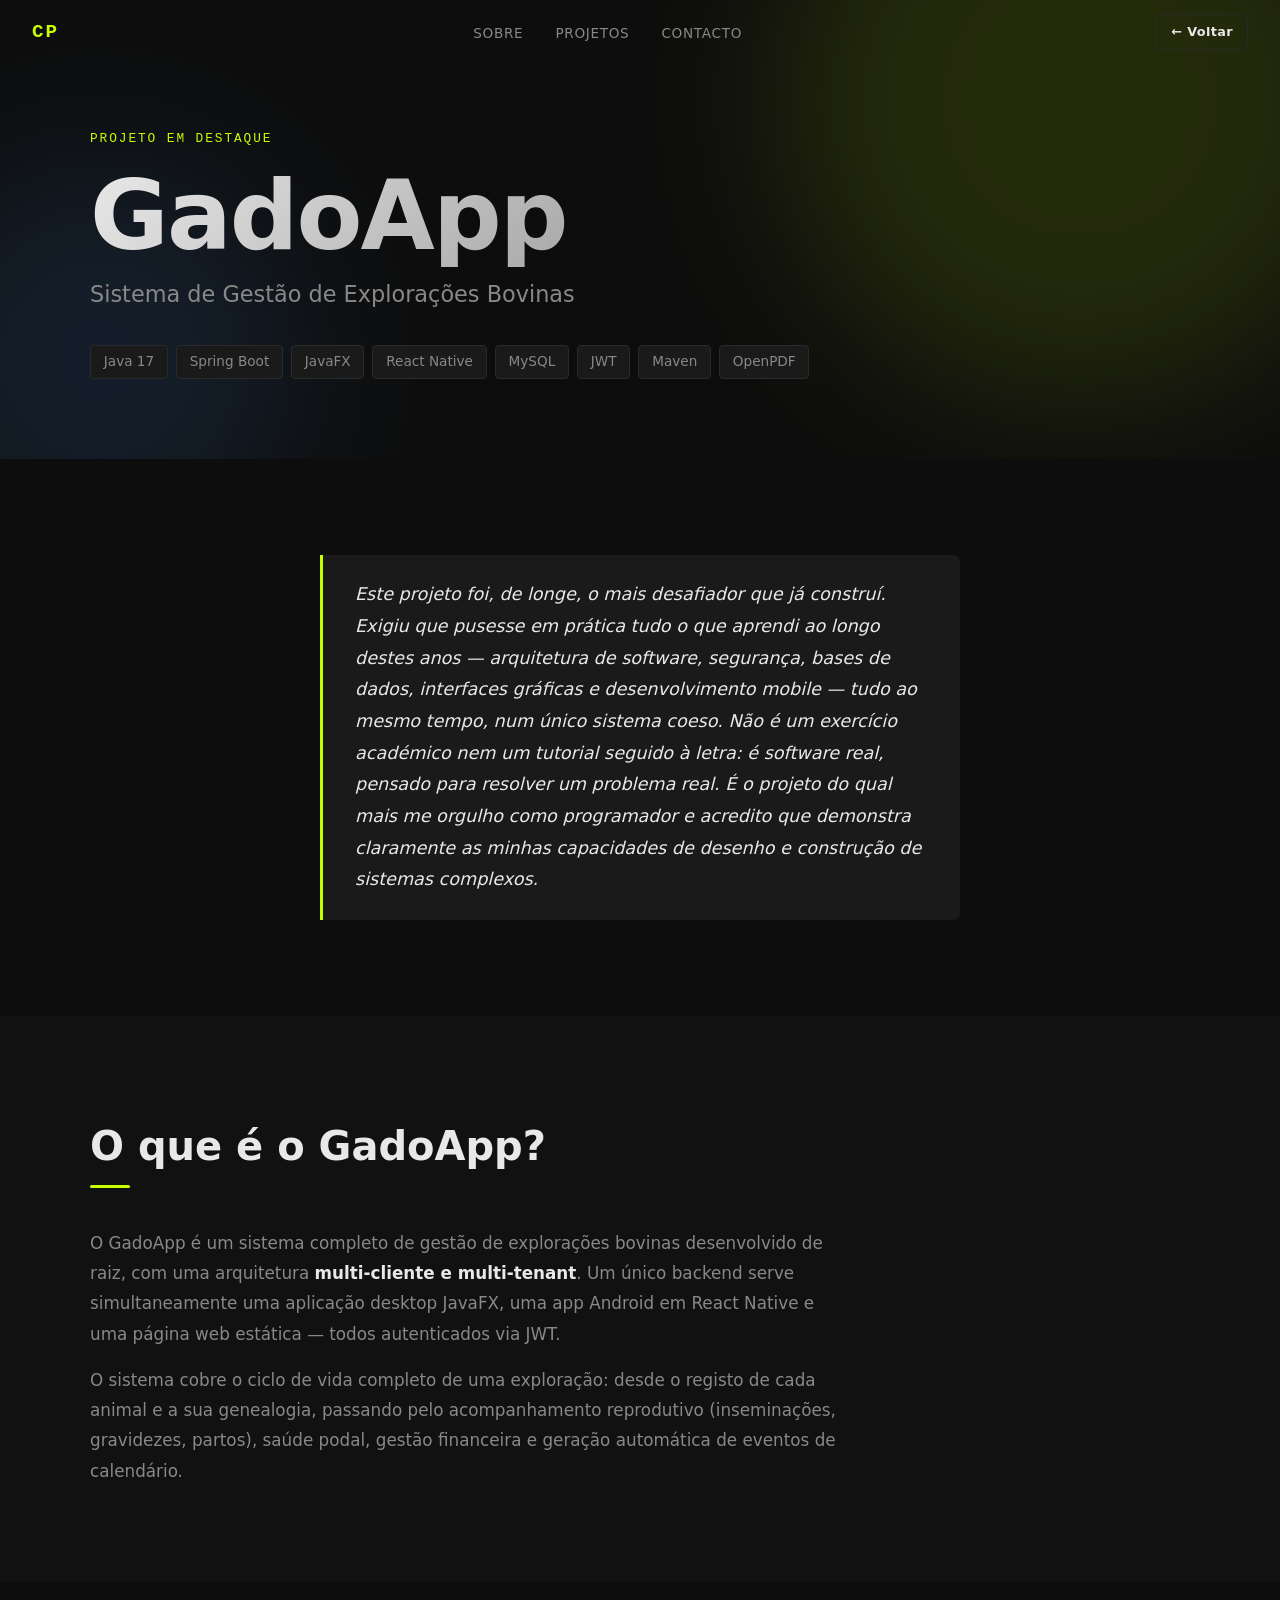
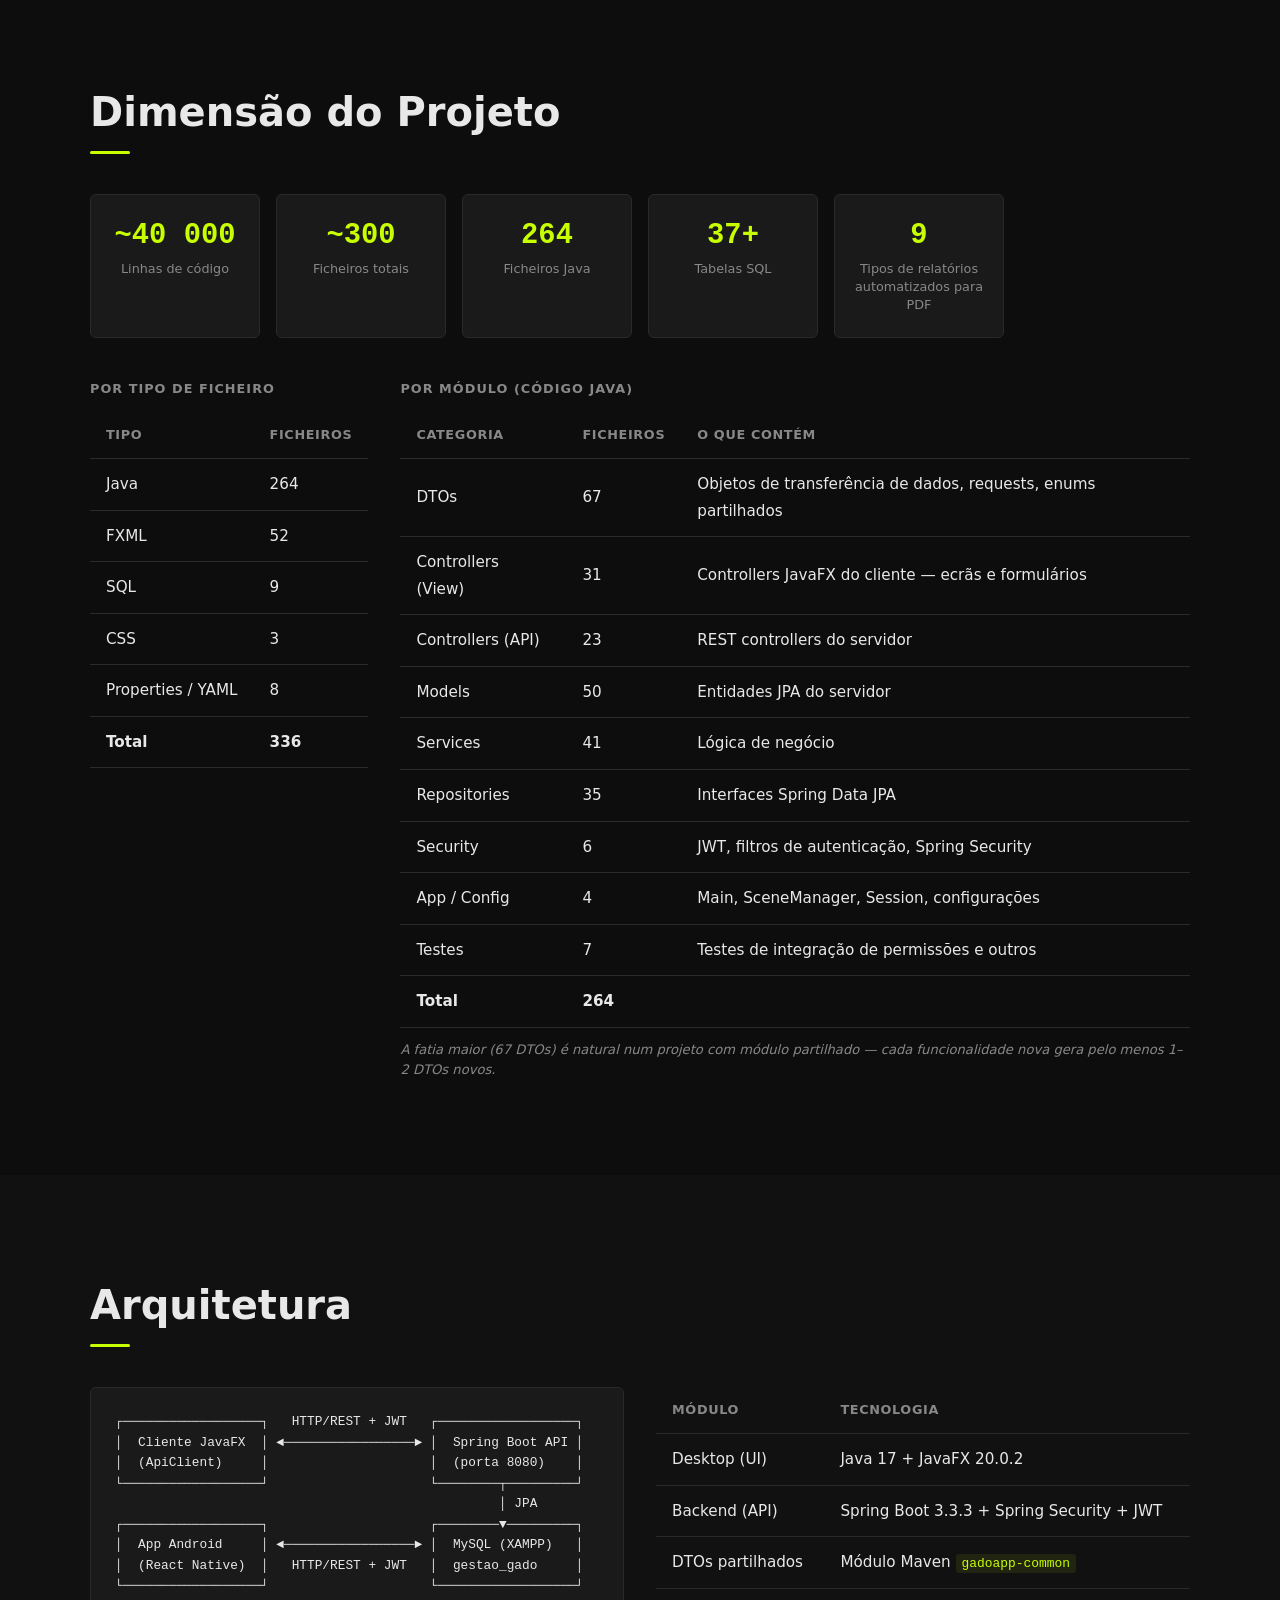
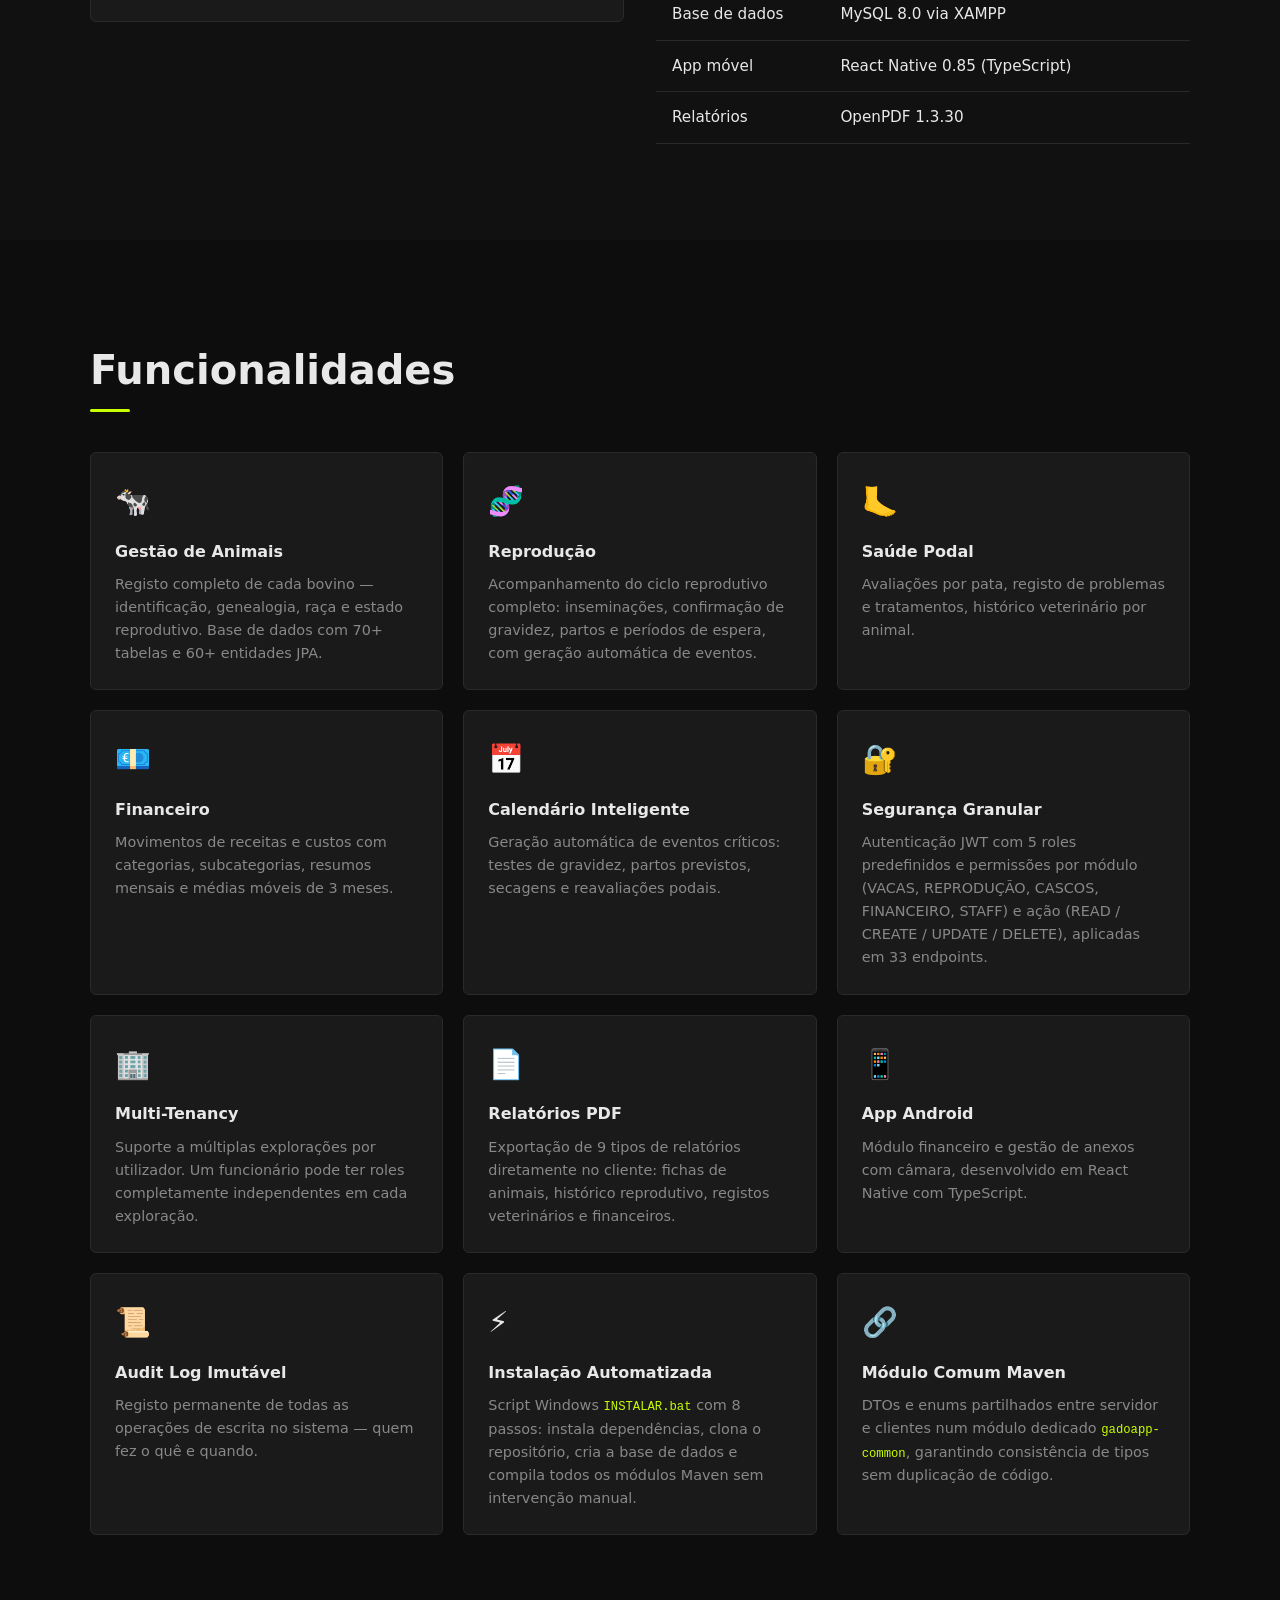
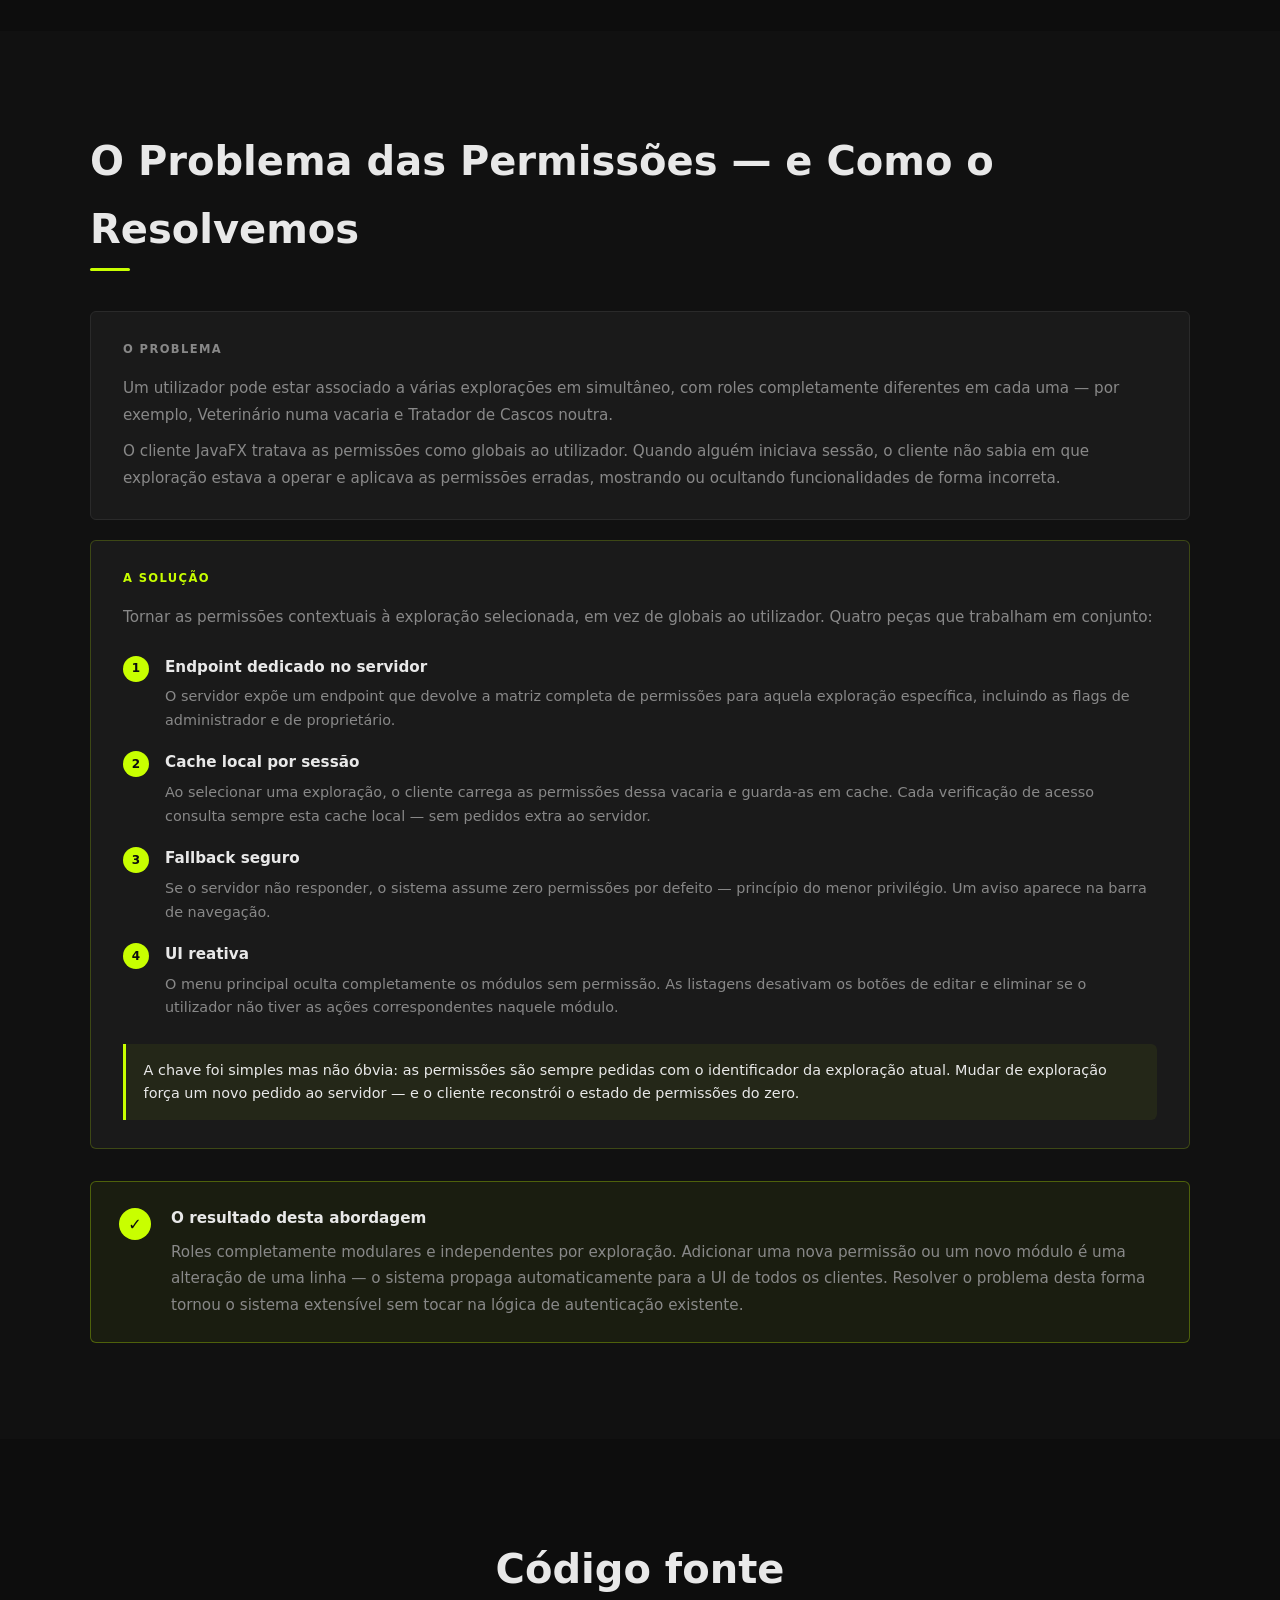
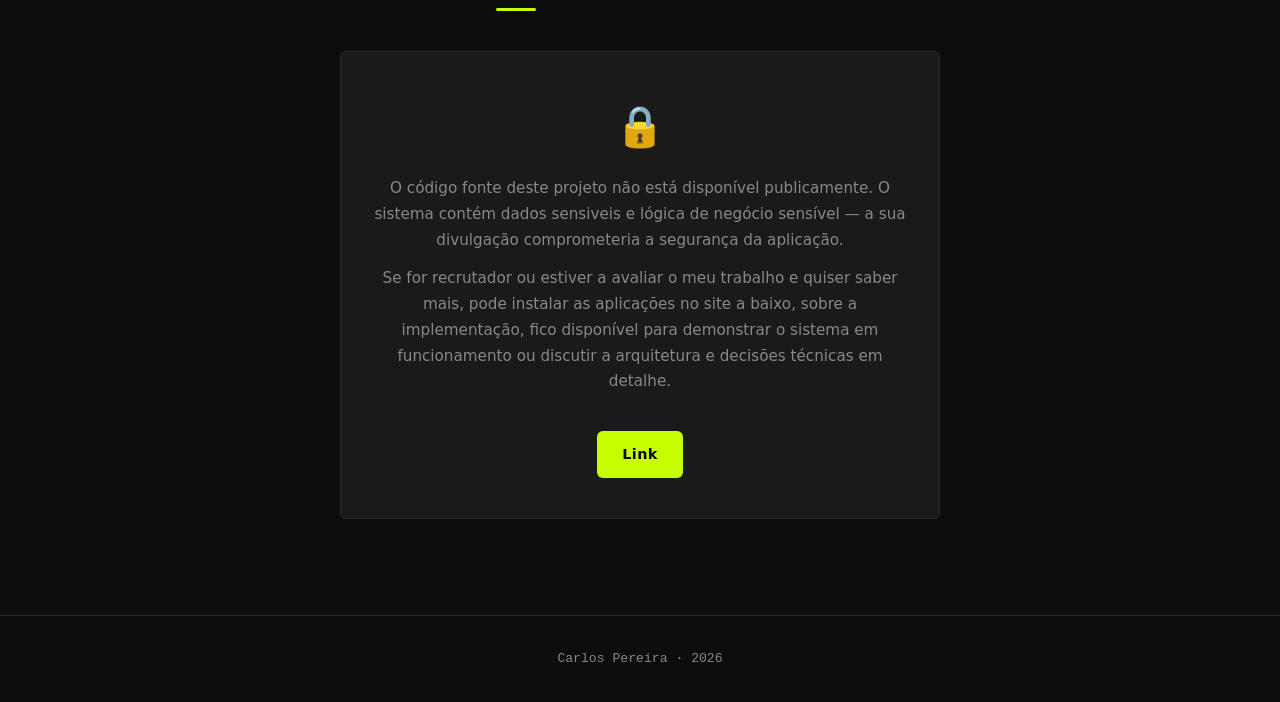
==== commit a43fa076: "Boring" ====
--- a/gadoapp.html
+++ b/gadoapp.html
@@ -11,13 +11,13 @@
 
   <!-- NAV -->
   <nav class="nav" id="nav">
-    <div class="nav__logo"><a href="index.html" style="color:inherit">CP</a></div>
+    <div class="nav__logo"><a href="/CV/index.html" style="color:inherit">CP</a></div>
     <ul class="nav__links">
-      <li><a href="index.html#about">Sobre</a></li>
-      <li><a href="index.html#projects">Projetos</a></li>
-      <li><a href="index.html#contact">Contacto</a></li>
+      <li><a href="/CV/index.html#about">Sobre</a></li>
+      <li><a href="/CV/index.html#projects">Projetos</a></li>
+      <li><a href="/CV/index.html#contact">Contacto</a></li>
     </ul>
-    <a href="index.html#projects" class="btn btn--ghost" style="font-size:0.8rem;padding:6px 14px">← Voltar</a>
+    <a href="/CV/index.html#projects" class="btn btn--ghost" style="font-size:0.8rem;padding:6px 14px">← Voltar</a>
   </nav>
 
   <!-- HERO DO PROJETO -->
@@ -83,7 +83,7 @@
           <span class="proj-stat__label">Ficheiros Java</span>
         </div>
         <div class="proj-stat">
-          <span class="proj-stat__value">70+</span>
+          <span class="proj-stat__value">37+</span>
           <span class="proj-stat__label">Tabelas SQL</span>
         </div>
         <div class="proj-stat">
--- a/css/style.css
+++ b/css/style.css
@@ -340,8 +340,19 @@
 }
 
 .about__image img {
-  border-radius: 8px;
-  filter: grayscale(20%);
+  width: 280px;
+  height: 320px;
+  object-fit: cover;
+  object-position: center top;
+  border-radius: 12px;
+  border: 2px solid var(--border);
+  filter: grayscale(10%);
+  display: block;
+  transition: filter var(--transition);
+}
+
+.about__image img:hover {
+  filter: grayscale(0%);
 }
 
 .about__placeholder {
@@ -645,7 +656,8 @@
   .nav__hamburger { display: flex; }
 
   .about__grid { grid-template-columns: 1fr; }
-  .about__image { display: none; }
+  .about__image { display: flex; justify-content: center; }
+  .about__image img { width: 200px; height: 240px; }
 
   .hero__name { font-size: clamp(2.5rem, 12vw, 4rem); }
 }
